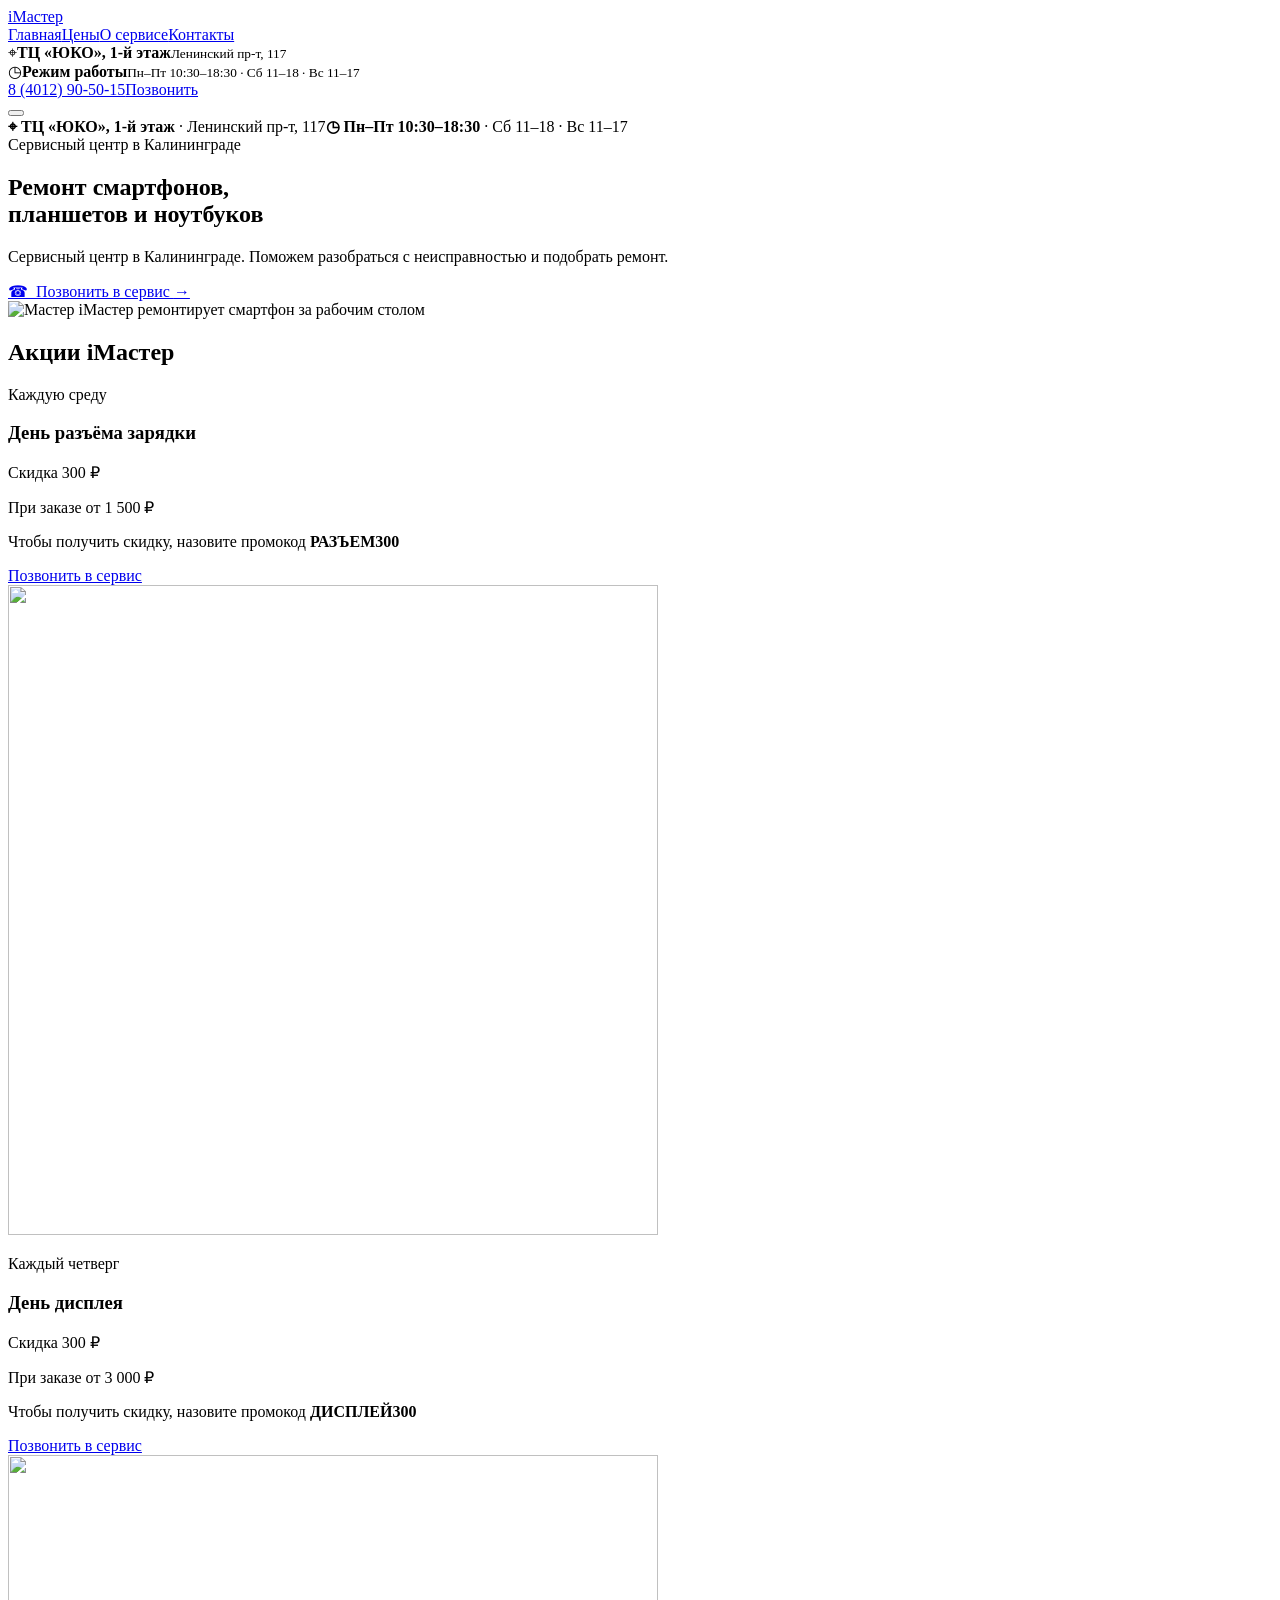
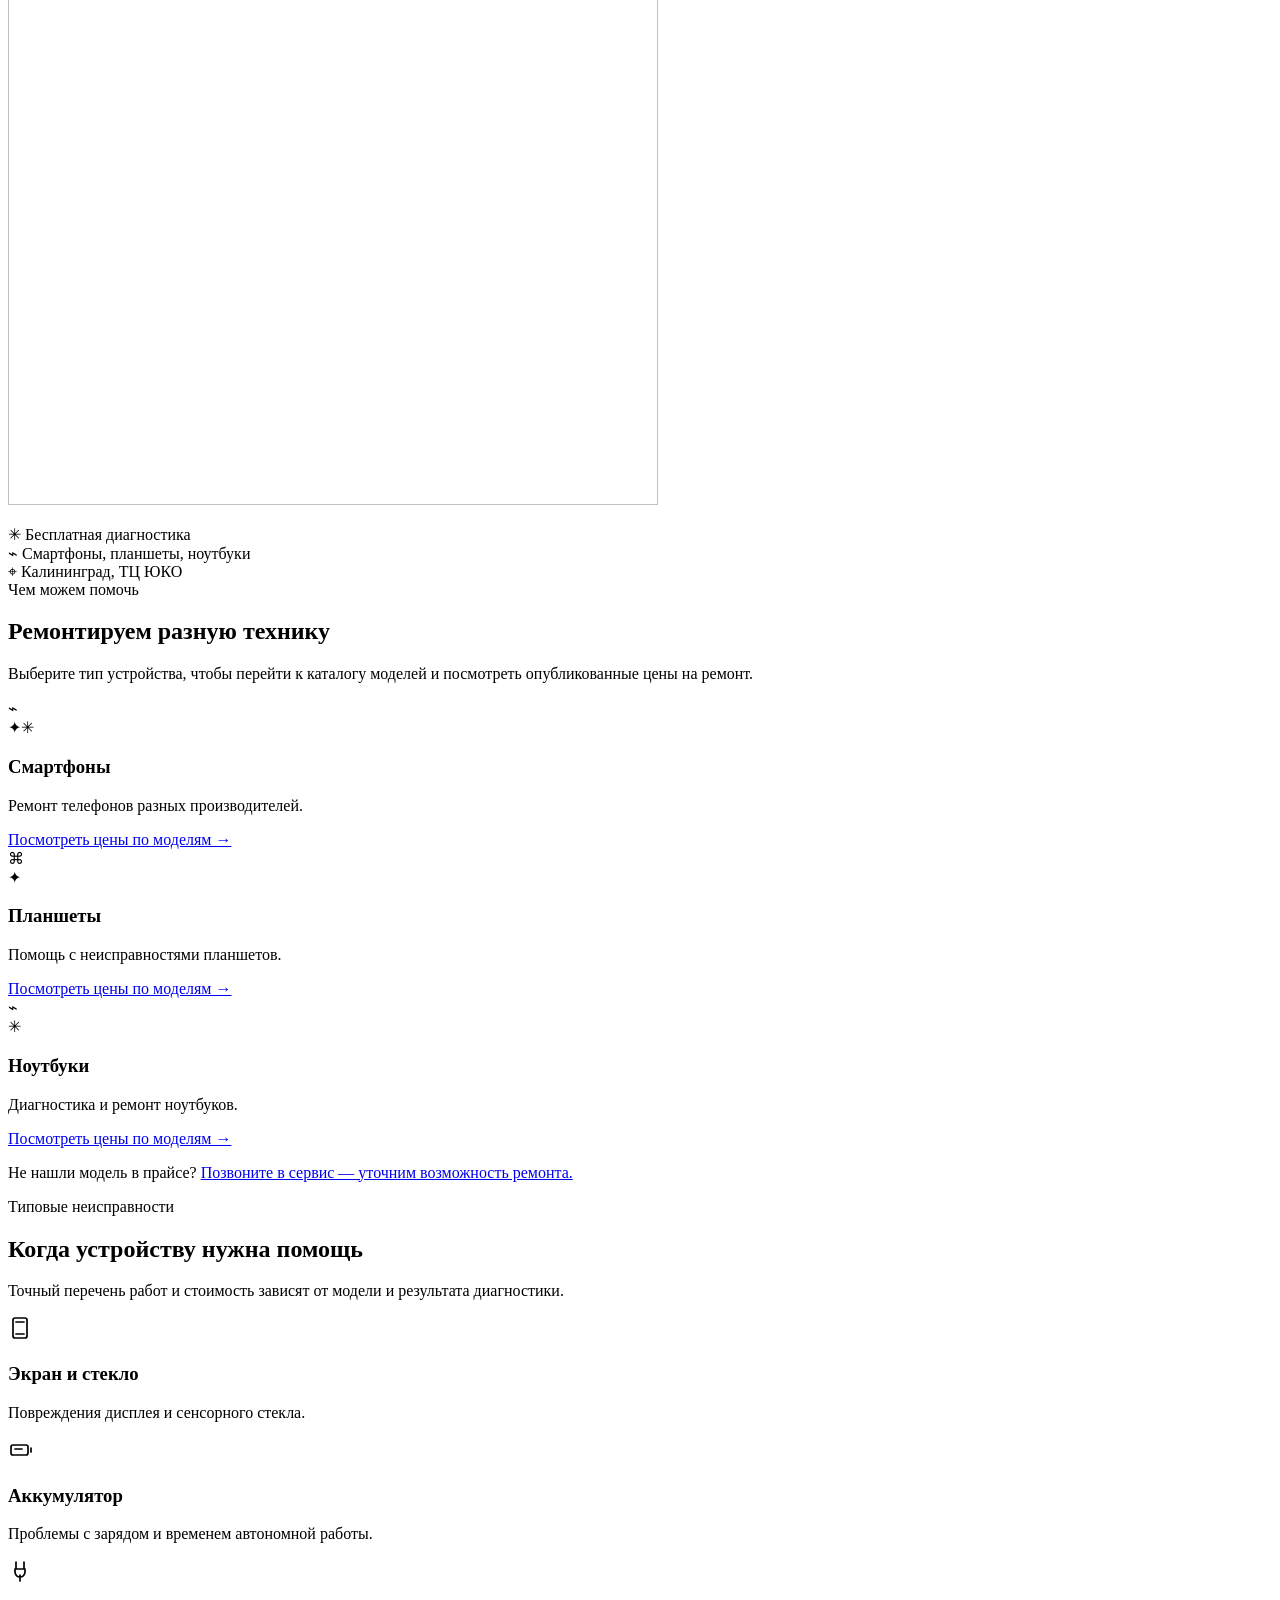
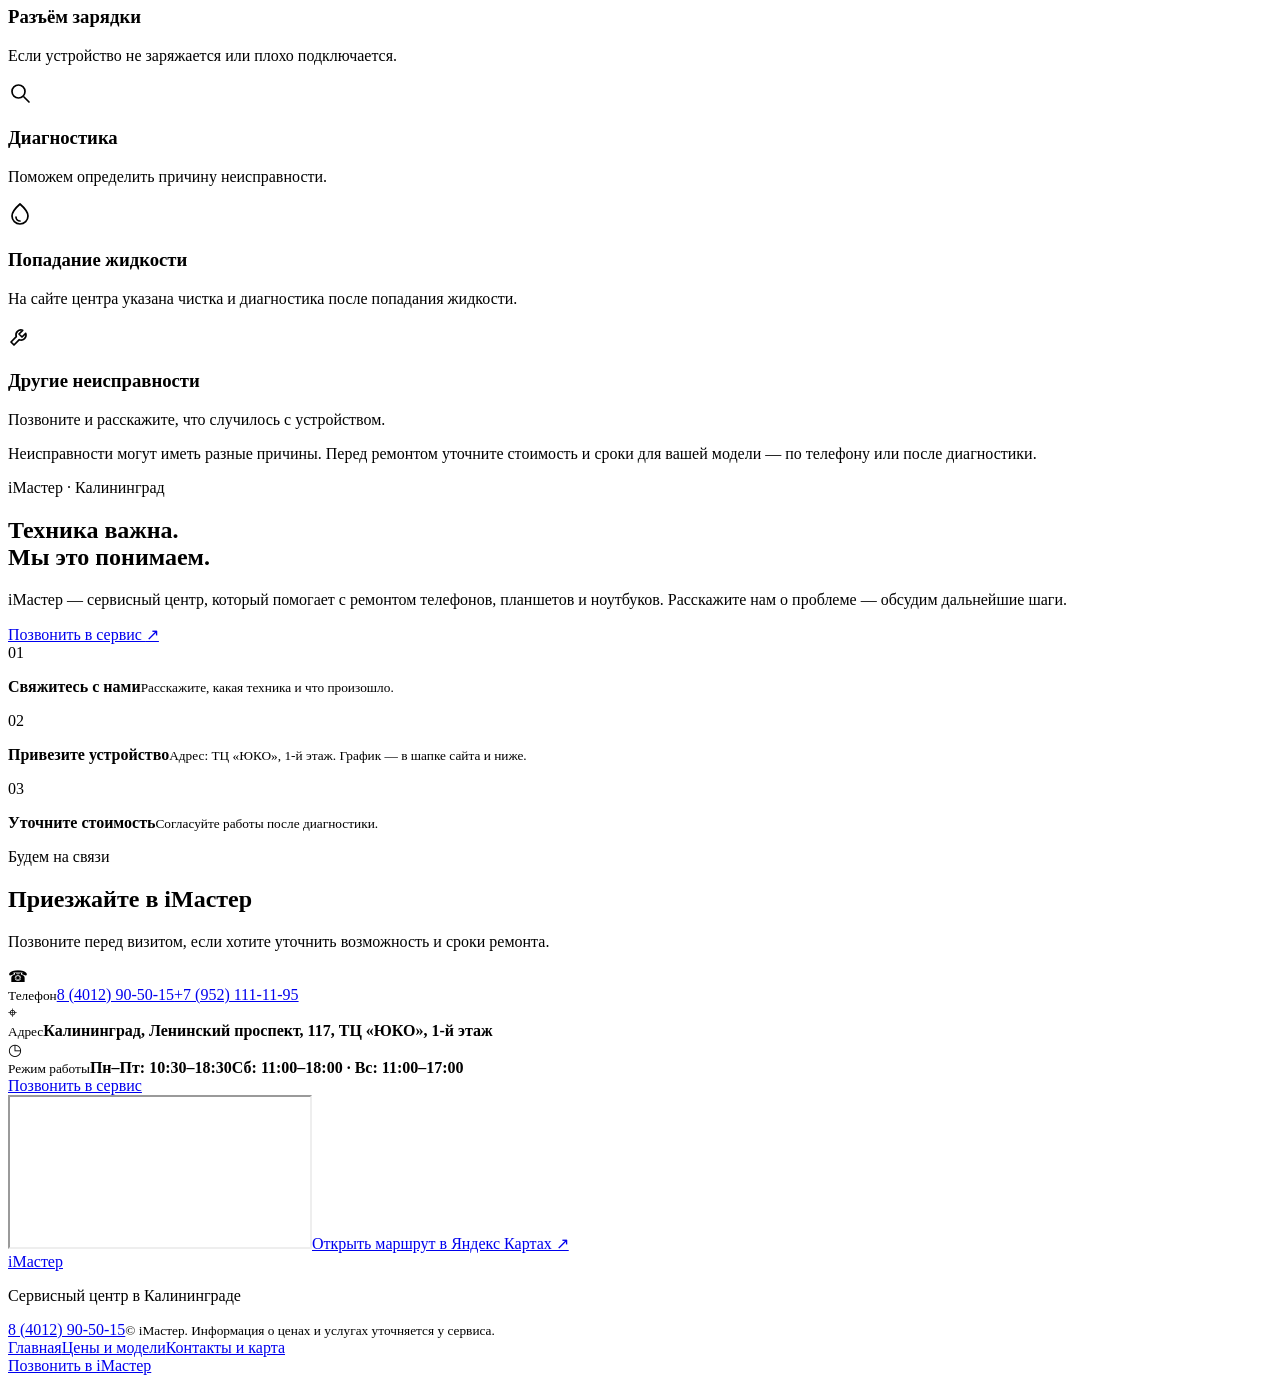
==== site/index.html @ 7404691a "Add site pages and SEO files Добавлены главная страница, цены, контакты, sitemap, robots и документа" ====
<!DOCTYPE html>

<html lang="ru">
<head>
<meta charset="utf-8"/>
<meta content="width=device-width, initial-scale=1" name="viewport"/>
<title>Ремонт смартфонов, планшетов и ноутбуков в Калининграде — iМастер</title>
<meta content="Сервисный центр iМастер в Калининграде: ремонт смартфонов, планшетов и ноутбуков. Бесплатная диагностика. Позвоните нам: 8 (4012) 90-50-15." name="description"/>
<meta content="index,follow" name="robots"/>
<link href="https://ipart39.ru/" rel="canonical"/>
<meta content="website" property="og:type"/>
<meta content="iМастер — сервисный центр в Калининграде" property="og:title"/>
<meta content="Ремонт смартфонов, планшетов и ноутбуков. Бесплатная диагностика." property="og:description"/>
<meta content="https://ipart39.ru/" property="og:url"/>
<meta content="#f7f9fc" name="theme-color"/>
<link href="images/favicon.svg" rel="icon" type="image/svg+xml"/>
<link href="https://fonts.googleapis.com" rel="preconnect"/>
<link crossorigin="" href="https://fonts.gstatic.com" rel="preconnect"/>
<link href="https://fonts.googleapis.com/css2?family=Manrope:wght@400;500;600;700;800&amp;display=swap" rel="stylesheet"/>
<link href="css/style.css" rel="stylesheet"/>
<script type="application/ld+json">{
  "@context": "https://schema.org",
  "@type": "LocalBusiness",
  "name": "iМастер",
  "url": "https://ipart39.ru/",
  "telephone": [
    "+74012905015",
    "+79521111195"
  ],
  "address": {
    "@type": "PostalAddress",
    "streetAddress": "Ленинский проспект, 117, ТЦ ЮКО, 1 этаж",
    "addressLocality": "Калининград",
    "addressCountry": "RU"
  },
  "openingHoursSpecification": [
    {
      "@type": "OpeningHoursSpecification",
      "dayOfWeek": [
        "Monday",
        "Tuesday",
        "Wednesday",
        "Thursday",
        "Friday"
      ],
      "opens": "10:30",
      "closes": "18:30"
    },
    {
      "@type": "OpeningHoursSpecification",
      "dayOfWeek": "Saturday",
      "opens": "11:00",
      "closes": "18:00"
    },
    {
      "@type": "OpeningHoursSpecification",
      "dayOfWeek": "Sunday",
      "opens": "11:00",
      "closes": "17:00"
    }
  ],
  "@id": "https://ipart39.ru/#localbusiness",
  "areaServed": {
    "@type": "City",
    "name": "Калининград"
  }
}</script>
<link href="css/upgrade.css" rel="stylesheet"/>
<link href="css/promotions.css" rel="stylesheet"/>
</head>
<body>
<header class="site-header">
<div class="container header-inner">
<a aria-label="iМастер — на главную" class="brand" href="index.html"><span>iМастер</span></a>
<nav aria-label="Основная навигация" class="main-nav"><a aria-current="page" href="index.html">Главная</a><a href="ceny.html">Цены</a><a href="index.html#about">О сервисе</a><a href="kontakty.html">Контакты</a></nav>
<div aria-label="Адрес и режим работы" class="header-location">
<div class="header-info-item"><span class="header-info-icon">⌖</span><span><b>ТЦ «ЮКО», 1-й этаж</b><small>Ленинский пр-т, 117</small></span></div>
<div class="header-info-item"><span class="header-info-icon">◷</span><span><b>Режим работы</b><small>Пн–Пт 10:30–18:30 · Сб 11–18 · Вс 11–17</small></span></div>
</div>
<div class="header-actions"><a class="phone" href="tel:+74012905015">8 (4012) 90-50-15</a><a class="button button-small" href="tel:+74012905015">Позвонить</a></div>
<button aria-expanded="false" aria-label="Открыть меню" class="menu-toggle"><span></span><span></span></button>
</div>
<div class="mobile-header-details"><span><b>⌖ ТЦ «ЮКО», 1-й этаж</b> · Ленинский пр-т, 117</span><span><b>◷ Пн–Пт 10:30–18:30</b> · Сб 11–18 · Вс 11–17</span></div>
</header>
<main id="top">
<section class="hero section">
<div class="container hero-grid">
<div class="hero-copy">
<div class="eyebrow"><span class="eyebrow-dot"></span> Сервисный центр в Калининграде</div>
<h1>Ремонт смартфонов,<br/>планшетов и ноутбуков</h1>
<p class="hero-lead">Сервисный центр в Калининграде. Поможем разобраться с неисправностью и подобрать ремонт.</p>
<div class="hero-actions"><a class="button" href="tel:+74012905015">☎  Позвонить в сервис <span aria-hidden="true">→</span></a></div>
</div>
<div class="hero-art">
<img alt="Мастер iМастер ремонтирует смартфон за рабочим столом" class="technician-image" src="images/technician-illustration.webp" width="1536" height="1024"/>
</div>
</div>
</section>
<!-- promotions:start -->
<section class="promotions container" aria-labelledby="promotions-heading">
  <h2 id="promotions-heading">Акции iМастер</h2>
  <div class="promo-slides" id="promo-slides">
    <article class="promo-slide" aria-label="День разъёма зарядки">
      
      <div class="promo-copy">
        <p class="promo-day">Каждую среду</p>
        <h3>День разъёма зарядки</h3>
        <p class="promo-discount">Скидка 300 ₽</p>
        <p class="promo-condition">При заказе от 1 500 ₽</p>
        <p class="promo-code promo-code-guided"><span>Чтобы получить скидку, назовите промокод</span> <strong>РАЗЪЕМ300</strong></p>
        <a class="button" href="tel:+74012905015">Позвонить в сервис</a>
      </div>
      <img class="promo-art" src="images/promotions/charging-mobile.webp" alt="" width="650" height="650" loading="lazy" decoding="async"/>
    </article>
    <article class="promo-slide" aria-label="День дисплея">
      
      <div class="promo-copy">
        <p class="promo-day">Каждый четверг</p>
        <h3>День дисплея</h3>
        <p class="promo-discount">Скидка 300 ₽</p>
        <p class="promo-condition">При заказе от 3 000 ₽</p>
        <p class="promo-code promo-code-guided"><span>Чтобы получить скидку, назовите промокод</span> <strong>ДИСПЛЕЙ300</strong></p>
        <a class="button" href="tel:+74012905015">Позвонить в сервис</a>
      </div>
      <img class="promo-art" src="images/promotions/display-mobile.webp" alt="" width="650" height="650" loading="lazy" decoding="async"/>
    </article>
  </div>
  <div class="promo-controls" hidden>
    <button type="button" class="promo-arrow" data-promo-prev aria-controls="promo-slides" aria-label="Предыдущая акция">←</button>
    <div class="promo-dots" role="group" aria-label="Выбор акции"></div>
    <button type="button" class="promo-arrow" data-promo-next aria-controls="promo-slides" aria-label="Следующая акция">→</button>
    <button type="button" class="promo-play" data-promo-play>Пауза</button>
  </div>
  <p class="promo-status" aria-live="polite" aria-atomic="true"></p>
</section>
<!-- promotions:end -->
<section class="trust-strip"><div class="container trust-items"><div><span class="trust-symbol">✳</span> Бесплатная диагностика</div><div><span class="trust-symbol">⌁</span> Смартфоны, планшеты, ноутбуки</div><div><span class="trust-symbol">⌖</span> Калининград, ТЦ ЮКО</div></div></section>
<section class="section" id="services">
<div class="container">
<div class="section-heading"><div><div class="eyebrow">Чем можем помочь</div><h2>Ремонтируем разную технику</h2></div><p>Выберите тип устройства, чтобы перейти к каталогу моделей и посмотреть опубликованные цены на ремонт.</p></div>
<div class="device-grid">
<article class="device-card"><div class="device-illustration phone-illustration"><div class="phone-shape"><div class="phone-screen"><span>⌁</span></div></div><span class="spark spark-one">✦</span><span class="spark spark-two">✳</span></div><h3>Смартфоны</h3><p>Ремонт телефонов разных производителей.</p><a class="card-inline-link" href="ceny.html#smartphones">Посмотреть цены по моделям →</a></article>
<article class="device-card"><div class="device-illustration tablet-illustration"><div class="tablet-shape"><div class="tablet-screen"><span>⌘</span></div></div><span class="spark spark-three">✦</span></div><h3>Планшеты</h3><p>Помощь с неисправностями планшетов.</p><a class="card-inline-link" href="ceny.html#tablets">Посмотреть цены по моделям →</a></article>
<article class="device-card"><div class="device-illustration laptop-illustration"><div class="laptop-shape"><div class="laptop-screen"><span>⌁</span></div><div class="laptop-base"></div></div><span class="spark spark-four">✳</span></div><h3>Ноутбуки</h3><p>Диагностика и ремонт ноутбуков.</p><a class="card-inline-link" href="ceny.html#laptops">Посмотреть цены по моделям →</a></article>
</div>
<p class="catalog-bridge">Не нашли модель в прайсе? <a href="tel:+74012905015">Позвоните в сервис — уточним возможность ремонта.</a></p></div>
</section>
<section class="section section-soft">
<div class="container">
<div class="section-heading"><div><div class="eyebrow">Типовые неисправности</div><h2>Когда устройству нужна помощь</h2></div><p>Точный перечень работ и стоимость зависят от модели и результата диагностики.</p></div>
<div class="service-grid">
<div class="service-item"><span class="service-icon"><svg aria-hidden="true" fill="none" height="24" stroke="currentColor" stroke-linecap="round" stroke-linejoin="round" stroke-width="1.7" viewbox="0 0 24 24" width="24"><rect height="20" rx="2" width="14" x="5" y="2"></rect><path d="M8 6h8M8 18h8"></path></svg></span><div><h3>Экран и стекло</h3><p>Повреждения дисплея и сенсорного стекла.</p></div></div>
<div class="service-item"><span class="service-icon"><svg aria-hidden="true" fill="none" height="24" stroke="currentColor" stroke-linecap="round" stroke-linejoin="round" stroke-width="1.7" viewbox="0 0 24 24" width="24"><rect height="10" rx="2" width="17" x="3" y="7"></rect><path d="M23 10v4M7 11h7"></path></svg></span><div><h3>Аккумулятор</h3><p>Проблемы с зарядом и временем автономной работы.</p></div></div>
<div class="service-item"><span class="service-icon"><svg aria-hidden="true" fill="none" height="24" stroke="currentColor" stroke-linecap="round" stroke-linejoin="round" stroke-width="1.7" viewbox="0 0 24 24" width="24"><path d="M12 22v-6M8 3v7M16 3v7M7 10h10v3a5 5 0 0 1-10 0z"></path></svg></span><div><h3>Разъём зарядки</h3><p>Если устройство не заряжается или плохо подключается.</p></div></div>
<div class="service-item"><span class="service-icon"><svg aria-hidden="true" fill="none" height="24" stroke="currentColor" stroke-linecap="round" stroke-linejoin="round" stroke-width="1.7" viewbox="0 0 24 24" width="24"><circle cx="10.5" cy="10.5" r="6.5"></circle><path d="m16 16 5 5"></path></svg></span><div><h3>Диагностика</h3><p>Поможем определить причину неисправности.</p></div></div>
<div class="service-item"><span class="service-icon"><svg aria-hidden="true" fill="none" height="24" stroke="currentColor" stroke-linecap="round" stroke-linejoin="round" stroke-width="1.7" viewbox="0 0 24 24" width="24"><path d="M12 22a8 8 0 0 0 8-8c0-5-8-12-8-12S4 9 4 14a8 8 0 0 0 8 8Z"></path><path d="M8 15a4 4 0 0 0 4 4"></path></svg></span><div><h3>Попадание жидкости</h3><p>На сайте центра указана чистка и диагностика после попадания жидкости.</p></div></div>
<div class="service-item"><span class="service-icon"><svg aria-hidden="true" fill="none" height="24" stroke="currentColor" stroke-linecap="round" stroke-linejoin="round" stroke-width="1.7" viewbox="0 0 24 24" width="24"><path d="M14.7 6.3a5 5 0 0 0-6.4 6.4L3 18l3 3 5.3-5.3a5 5 0 0 0 6.4-6.4L14 13l-3-3z"></path></svg></span><div><h3>Другие неисправности</h3><p>Позвоните и расскажите, что случилось с устройством.</p></div></div>
</div><p class="seo-note">Неисправности могут иметь разные причины. Перед ремонтом уточните стоимость и сроки для вашей модели — по телефону или после диагностики.</p>
</div>
</section>

<section class="section section-blue" id="about">
<div class="container about-grid"><div><div class="eyebrow eyebrow-light">iМастер · Калининград</div><h2>Техника важна.<br/>Мы это понимаем.</h2><p>iМастер — сервисный центр, который помогает с ремонтом телефонов, планшетов и ноутбуков. Расскажите нам о проблеме — обсудим дальнейшие шаги.</p><a class="button button-white" href="tel:+74012905015">Позвонить в сервис <span>↗</span></a></div><div class="about-steps"><div><span>01</span><p><b>Свяжитесь с нами</b><small>Расскажите, какая техника и что произошло.</small></p></div><div><span>02</span><p><b>Привезите устройство</b><small>Адрес: ТЦ «ЮКО», 1-й этаж. График — в шапке сайта и ниже.</small></p></div><div><span>03</span><p><b>Уточните стоимость</b><small>Согласуйте работы после диагностики.</small></p></div></div></div>
</section>
<section class="section" id="contacts">
<div class="container">
<div class="section-heading"><div><div class="eyebrow">Будем на связи</div><h2>Приезжайте в iМастер</h2></div><p>Позвоните перед визитом, если хотите уточнить возможность и сроки ремонта.</p></div>
<div class="contact-grid">
<div class="contact-card">
<div class="contact-line"><span class="contact-icon">☎</span><div><small>Телефон</small><a href="tel:+74012905015">8 (4012) 90-50-15</a><a class="secondary-phone" href="tel:+79521111195">+7 (952) 111-11-95</a></div></div>
<div class="contact-line"><span class="contact-icon">⌖</span><div><small>Адрес</small><b>Калининград, Ленинский проспект, 117, ТЦ «ЮКО», 1-й этаж</b></div></div>
<div class="contact-line"><span class="contact-icon">◷</span><div><small>Режим работы</small><b>Пн–Пт: 10:30–18:30</b><b>Сб: 11:00–18:00 · Вс: 11:00–17:00</b></div></div>
<a class="button button-full" href="tel:+74012905015">Позвонить в сервис</a>
</div>
<div class="map-card"><iframe loading="lazy" referrerpolicy="no-referrer-when-downgrade" src="https://yandex.ru/map-widget/v1/?ll=20.504280%2C54.700476&amp;z=18&amp;pt=20.504280%2C54.700476%2Cpm2rdm" title="Карта: iМастер, Ленинский проспект 117, Калининград"></iframe><a href="https://yandex.ru/maps/?ll=20.504280%2C54.700476&amp;z=18&amp;pt=20.504280%2C54.700476%2Cpm2rdm" rel="noopener" target="_blank">Открыть маршрут в Яндекс Картах ↗</a></div>
</div>
</div>
</section>
</main>
<footer class="site-footer"><div class="container footer-inner"><a class="brand brand-footer" href="index.html"><span>iМастер</span></a><p>Сервисный центр в Калининграде</p><a href="tel:+74012905015">8 (4012) 90-50-15</a><small>© <span id="year"></span> iМастер. Информация о ценах и услугах уточняется у сервиса.</small><nav aria-label="Разделы сайта" class="footer-links"><a href="index.html">Главная</a><a href="ceny.html">Цены и модели</a><a href="kontakty.html">Контакты и карта</a></nav></div></footer>
<a class="mobile-call" href="tel:+74012905015">Позвонить в iМастер</a>
<script defer="" src="js/main.js"></script>
<script defer="" src="js/promotions.js"></script>
</body>
</html>
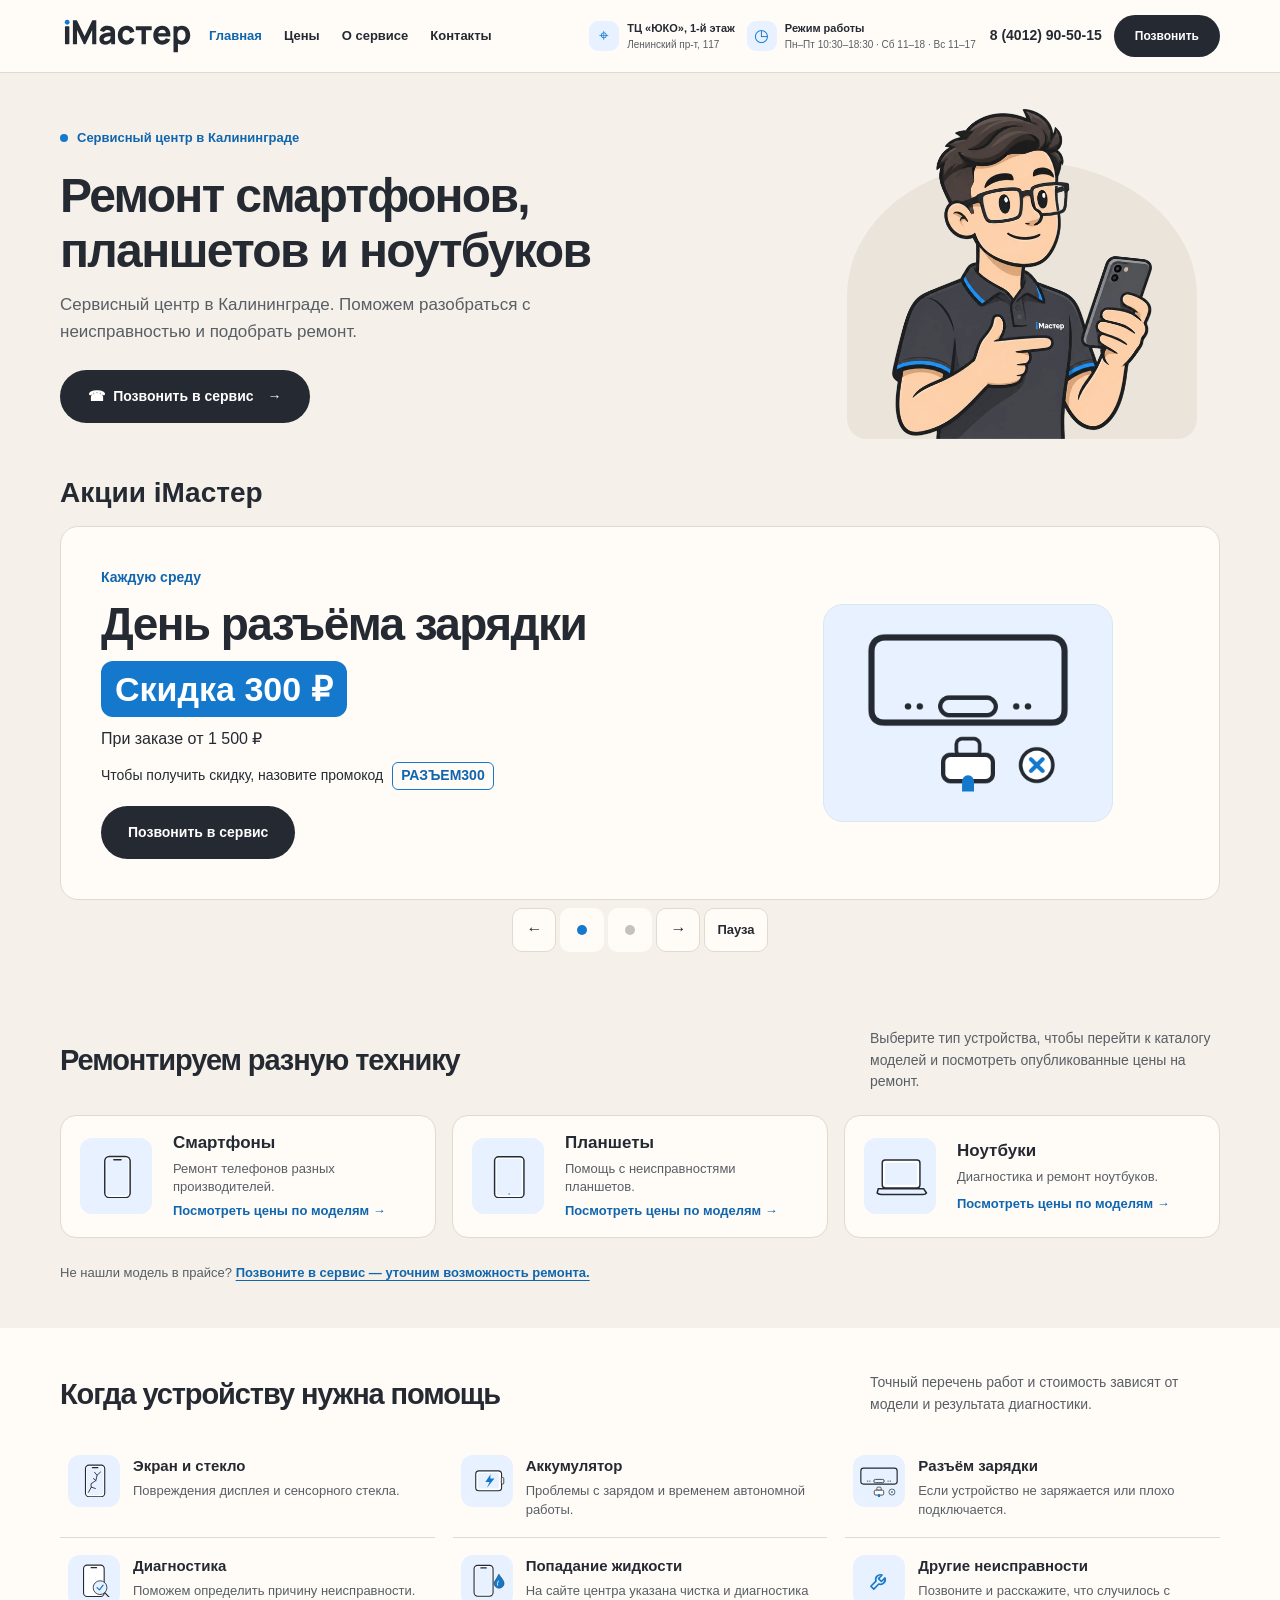
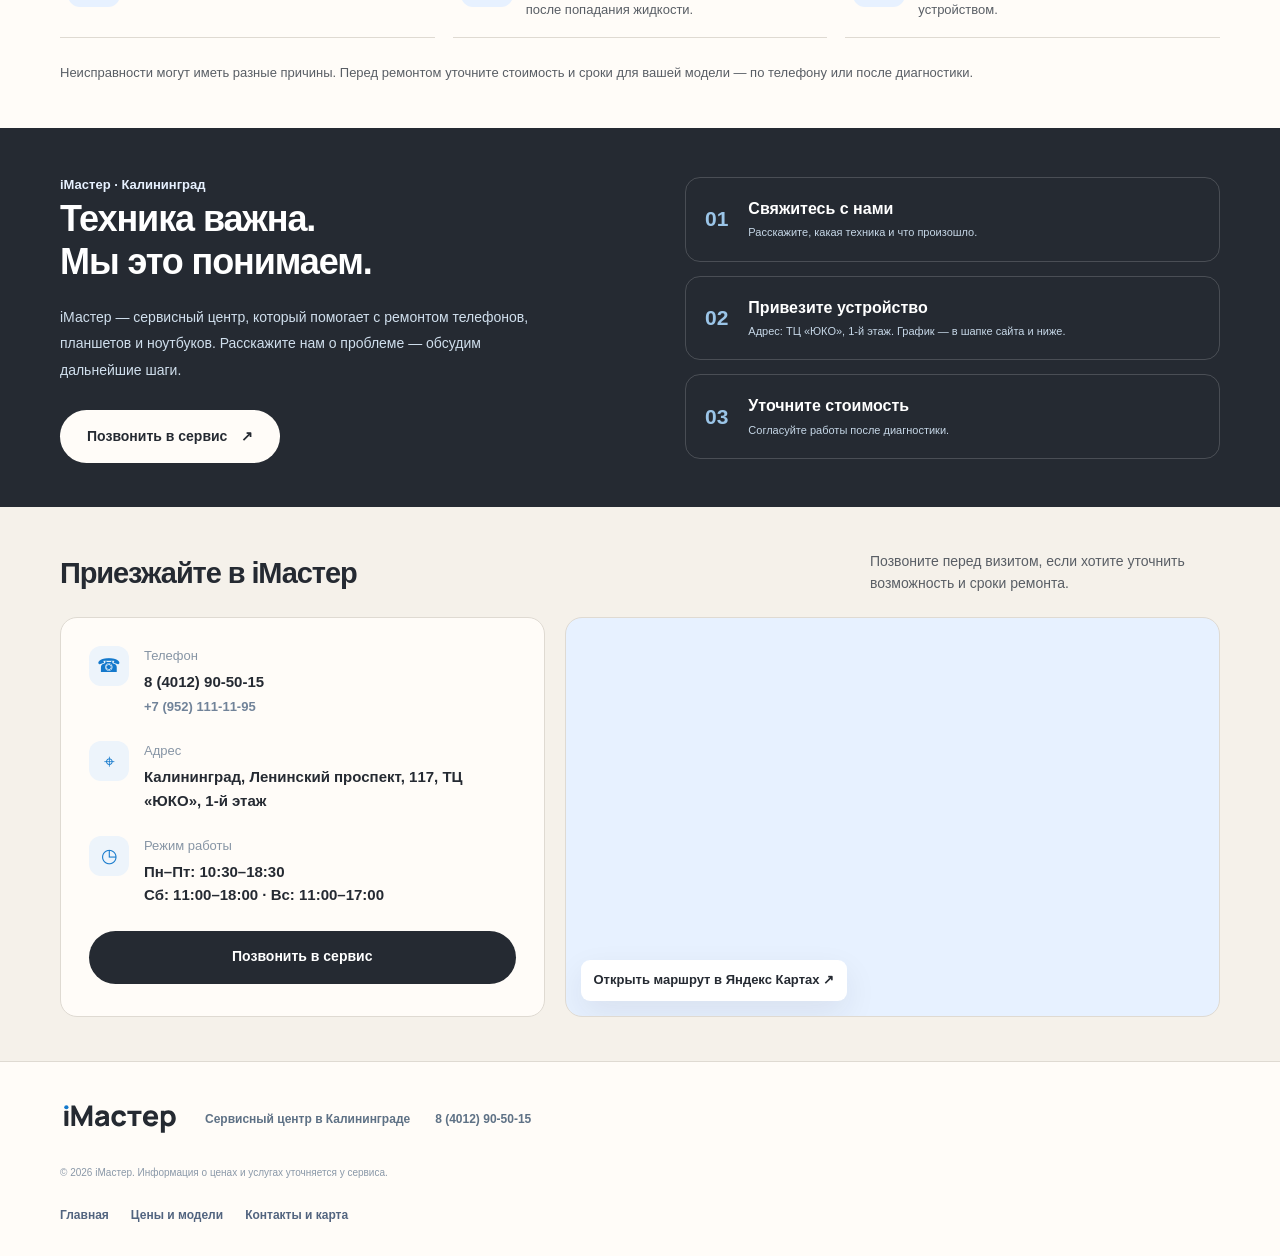
==== commit 0d53cb02: "Apply approved iMaster brand identity (review v0.3)" ====
--- a/site/index.html
+++ b/site/index.html
@@ -12,7 +12,7 @@
 <meta content="iМастер — сервисный центр в Калининграде" property="og:title"/>
 <meta content="Ремонт смартфонов, планшетов и ноутбуков. Бесплатная диагностика." property="og:description"/>
 <meta content="https://ipart39.ru/" property="og:url"/>
-<meta content="#f7f9fc" name="theme-color"/>
+<meta content="#F5F1EA" name="theme-color"/>
 <link href="images/favicon.svg" rel="icon" type="image/svg+xml"/>
 <link href="https://fonts.googleapis.com" rel="preconnect"/>
 <link crossorigin="" href="https://fonts.gstatic.com" rel="preconnect"/>
@@ -67,11 +67,12 @@
 }</script>
 <link href="css/upgrade.css" rel="stylesheet"/>
 <link href="css/promotions.css" rel="stylesheet"/>
+<link href="css/brand.css" rel="stylesheet"/>
 </head>
 <body>
 <header class="site-header">
 <div class="container header-inner">
-<a aria-label="iМастер — на главную" class="brand" href="index.html"><span>iМастер</span></a>
+<a aria-label="iМастер — на главную" class="brand" href="index.html"><picture><img src="images/brand/wordmark_primary.svg" alt="iМастер" width="135" height="41"/></picture></a>
 <nav aria-label="Основная навигация" class="main-nav"><a aria-current="page" href="index.html">Главная</a><a href="ceny.html">Цены</a><a href="index.html#about">О сервисе</a><a href="kontakty.html">Контакты</a></nav>
 <div aria-label="Адрес и режим работы" class="header-location">
 <div class="header-info-item"><span class="header-info-icon">⌖</span><span><b>ТЦ «ЮКО», 1-й этаж</b><small>Ленинский пр-т, 117</small></span></div>
@@ -87,12 +88,12 @@
 <div class="container hero-grid">
 <div class="hero-copy">
 <div class="eyebrow"><span class="eyebrow-dot"></span> Сервисный центр в Калининграде</div>
-<h1>Ремонт смартфонов,<br/>планшетов и ноутбуков</h1>
+<h1>Ремонт смартфонов, <br/>планшетов и ноутбуков</h1>
 <p class="hero-lead">Сервисный центр в Калининграде. Поможем разобраться с неисправностью и подобрать ремонт.</p>
 <div class="hero-actions"><a class="button" href="tel:+74012905015">☎  Позвонить в сервис <span aria-hidden="true">→</span></a></div>
 </div>
 <div class="hero-art">
-<img alt="Мастер iМастер ремонтирует смартфон за рабочим столом" class="technician-image" src="images/technician-illustration.webp" width="1536" height="1024"/>
+<img alt="Мастер iМастер со смартфоном" class="technician-image" src="images/brand/master-consultation.webp" width="512" height="650" decoding="async" fetchpriority="high"/>
 </div>
 </div>
 </section>
@@ -110,7 +111,7 @@
         <p class="promo-code promo-code-guided"><span>Чтобы получить скидку, назовите промокод</span> <strong>РАЗЪЕМ300</strong></p>
         <a class="button" href="tel:+74012905015">Позвонить в сервис</a>
       </div>
-      <img class="promo-art" src="images/promotions/charging-mobile.webp" alt="" width="650" height="650" loading="lazy" decoding="async"/>
+      <img class="promo-art" src="images/promotions/brand-port.png" alt="" width="650" height="650" loading="lazy" decoding="async"/>
     </article>
     <article class="promo-slide" aria-label="День дисплея">
       
@@ -122,7 +123,7 @@
         <p class="promo-code promo-code-guided"><span>Чтобы получить скидку, назовите промокод</span> <strong>ДИСПЛЕЙ300</strong></p>
         <a class="button" href="tel:+74012905015">Позвонить в сервис</a>
       </div>
-      <img class="promo-art" src="images/promotions/display-mobile.webp" alt="" width="650" height="650" loading="lazy" decoding="async"/>
+      <img class="promo-art" src="images/promotions/brand-display.png" alt="" width="650" height="650" loading="lazy" decoding="async"/>
     </article>
   </div>
   <div class="promo-controls" hidden>
@@ -139,9 +140,9 @@
 <div class="container">
 <div class="section-heading"><div><div class="eyebrow">Чем можем помочь</div><h2>Ремонтируем разную технику</h2></div><p>Выберите тип устройства, чтобы перейти к каталогу моделей и посмотреть опубликованные цены на ремонт.</p></div>
 <div class="device-grid">
-<article class="device-card"><div class="device-illustration phone-illustration"><div class="phone-shape"><div class="phone-screen"><span>⌁</span></div></div><span class="spark spark-one">✦</span><span class="spark spark-two">✳</span></div><h3>Смартфоны</h3><p>Ремонт телефонов разных производителей.</p><a class="card-inline-link" href="ceny.html#smartphones">Посмотреть цены по моделям →</a></article>
-<article class="device-card"><div class="device-illustration tablet-illustration"><div class="tablet-shape"><div class="tablet-screen"><span>⌘</span></div></div><span class="spark spark-three">✦</span></div><h3>Планшеты</h3><p>Помощь с неисправностями планшетов.</p><a class="card-inline-link" href="ceny.html#tablets">Посмотреть цены по моделям →</a></article>
-<article class="device-card"><div class="device-illustration laptop-illustration"><div class="laptop-shape"><div class="laptop-screen"><span>⌁</span></div><div class="laptop-base"></div></div><span class="spark spark-four">✳</span></div><h3>Ноутбуки</h3><p>Диагностика и ремонт ноутбуков.</p><a class="card-inline-link" href="ceny.html#laptops">Посмотреть цены по моделям →</a></article>
+<article class="device-card"><div class="device-illustration phone-illustration"><img src="images/brand/icon_phone.svg" alt="" width="80" height="60" loading="lazy"/></div><h3>Смартфоны</h3><p>Ремонт телефонов разных производителей.</p><a class="card-inline-link" href="ceny.html#smartphones">Посмотреть цены по моделям →</a></article>
+<article class="device-card"><div class="device-illustration tablet-illustration"><img src="images/brand/icon_tablet_plain.svg" alt="" width="80" height="60" loading="lazy"/></div><h3>Планшеты</h3><p>Помощь с неисправностями планшетов.</p><a class="card-inline-link" href="ceny.html#tablets">Посмотреть цены по моделям →</a></article>
+<article class="device-card"><div class="device-illustration laptop-illustration"><img src="images/brand/icon_laptop_plain.svg" alt="" width="80" height="60" loading="lazy"/></div><h3>Ноутбуки</h3><p>Диагностика и ремонт ноутбуков.</p><a class="card-inline-link" href="ceny.html#laptops">Посмотреть цены по моделям →</a></article>
 </div>
 <p class="catalog-bridge">Не нашли модель в прайсе? <a href="tel:+74012905015">Позвоните в сервис — уточним возможность ремонта.</a></p></div>
 </section>
@@ -149,11 +150,11 @@
 <div class="container">
 <div class="section-heading"><div><div class="eyebrow">Типовые неисправности</div><h2>Когда устройству нужна помощь</h2></div><p>Точный перечень работ и стоимость зависят от модели и результата диагностики.</p></div>
 <div class="service-grid">
-<div class="service-item"><span class="service-icon"><svg aria-hidden="true" fill="none" height="24" stroke="currentColor" stroke-linecap="round" stroke-linejoin="round" stroke-width="1.7" viewbox="0 0 24 24" width="24"><rect height="20" rx="2" width="14" x="5" y="2"></rect><path d="M8 6h8M8 18h8"></path></svg></span><div><h3>Экран и стекло</h3><p>Повреждения дисплея и сенсорного стекла.</p></div></div>
-<div class="service-item"><span class="service-icon"><svg aria-hidden="true" fill="none" height="24" stroke="currentColor" stroke-linecap="round" stroke-linejoin="round" stroke-width="1.7" viewbox="0 0 24 24" width="24"><rect height="10" rx="2" width="17" x="3" y="7"></rect><path d="M23 10v4M7 11h7"></path></svg></span><div><h3>Аккумулятор</h3><p>Проблемы с зарядом и временем автономной работы.</p></div></div>
-<div class="service-item"><span class="service-icon"><svg aria-hidden="true" fill="none" height="24" stroke="currentColor" stroke-linecap="round" stroke-linejoin="round" stroke-width="1.7" viewbox="0 0 24 24" width="24"><path d="M12 22v-6M8 3v7M16 3v7M7 10h10v3a5 5 0 0 1-10 0z"></path></svg></span><div><h3>Разъём зарядки</h3><p>Если устройство не заряжается или плохо подключается.</p></div></div>
-<div class="service-item"><span class="service-icon"><svg aria-hidden="true" fill="none" height="24" stroke="currentColor" stroke-linecap="round" stroke-linejoin="round" stroke-width="1.7" viewbox="0 0 24 24" width="24"><circle cx="10.5" cy="10.5" r="6.5"></circle><path d="m16 16 5 5"></path></svg></span><div><h3>Диагностика</h3><p>Поможем определить причину неисправности.</p></div></div>
-<div class="service-item"><span class="service-icon"><svg aria-hidden="true" fill="none" height="24" stroke="currentColor" stroke-linecap="round" stroke-linejoin="round" stroke-width="1.7" viewbox="0 0 24 24" width="24"><path d="M12 22a8 8 0 0 0 8-8c0-5-8-12-8-12S4 9 4 14a8 8 0 0 0 8 8Z"></path><path d="M8 15a4 4 0 0 0 4 4"></path></svg></span><div><h3>Попадание жидкости</h3><p>На сайте центра указана чистка и диагностика после попадания жидкости.</p></div></div>
+<div class="service-item"><span class="service-icon"><img src="images/brand/icon_crack_light.svg" alt="" width="44" height="44" loading="lazy"/></span><div><h3>Экран и стекло</h3><p>Повреждения дисплея и сенсорного стекла.</p></div></div>
+<div class="service-item"><span class="service-icon"><img src="images/brand/icon_battery_new.svg" alt="" width="44" height="44" loading="lazy"/></span><div><h3>Аккумулятор</h3><p>Проблемы с зарядом и временем автономной работы.</p></div></div>
+<div class="service-item"><span class="service-icon"><img src="images/brand/icon_port_cable.svg" alt="" width="44" height="44" loading="lazy"/></span><div><h3>Разъём зарядки</h3><p>Если устройство не заряжается или плохо подключается.</p></div></div>
+<div class="service-item"><span class="service-icon"><img src="images/brand/icon_diagnosis.svg" alt="" width="44" height="44" loading="lazy"/></span><div><h3>Диагностика</h3><p>Поможем определить причину неисправности.</p></div></div>
+<div class="service-item"><span class="service-icon"><img src="images/brand/icon_water.svg" alt="" width="44" height="44" loading="lazy"/></span><div><h3>Попадание жидкости</h3><p>На сайте центра указана чистка и диагностика после попадания жидкости.</p></div></div>
 <div class="service-item"><span class="service-icon"><svg aria-hidden="true" fill="none" height="24" stroke="currentColor" stroke-linecap="round" stroke-linejoin="round" stroke-width="1.7" viewbox="0 0 24 24" width="24"><path d="M14.7 6.3a5 5 0 0 0-6.4 6.4L3 18l3 3 5.3-5.3a5 5 0 0 0 6.4-6.4L14 13l-3-3z"></path></svg></span><div><h3>Другие неисправности</h3><p>Позвоните и расскажите, что случилось с устройством.</p></div></div>
 </div><p class="seo-note">Неисправности могут иметь разные причины. Перед ремонтом уточните стоимость и сроки для вашей модели — по телефону или после диагностики.</p>
 </div>
@@ -177,7 +178,7 @@
 </div>
 </section>
 </main>
-<footer class="site-footer"><div class="container footer-inner"><a class="brand brand-footer" href="index.html"><span>iМастер</span></a><p>Сервисный центр в Калининграде</p><a href="tel:+74012905015">8 (4012) 90-50-15</a><small>© <span id="year"></span> iМастер. Информация о ценах и услугах уточняется у сервиса.</small><nav aria-label="Разделы сайта" class="footer-links"><a href="index.html">Главная</a><a href="ceny.html">Цены и модели</a><a href="kontakty.html">Контакты и карта</a></nav></div></footer>
+<footer class="site-footer"><div class="container footer-inner"><a class="brand brand-footer" href="index.html"><picture><img src="images/brand/wordmark_primary.svg" alt="iМастер" width="135" height="41"/></picture></a><p>Сервисный центр в Калининграде</p><a href="tel:+74012905015">8 (4012) 90-50-15</a><small>© <span id="year"></span> iМастер. Информация о ценах и услугах уточняется у сервиса.</small><nav aria-label="Разделы сайта" class="footer-links"><a href="index.html">Главная</a><a href="ceny.html">Цены и модели</a><a href="kontakty.html">Контакты и карта</a></nav></div></footer>
 <a class="mobile-call" href="tel:+74012905015">Позвонить в iМастер</a>
 <script defer="" src="js/main.js"></script>
 <script defer="" src="js/promotions.js"></script>
--- a/site/css/style.css
+++ b/site/css/style.css
@@ -0,0 +1,85 @@
+@import url("responsive.css");
+:root{--ink:#20334c;--muted:#66778b;--blue:#397bbd;--blue-dark:#28659f;--pale:#eef4fa;--line:#e4ebf2;--white:#fff;--bg:#f8fafc;--radius:22px;--shadow:0 18px 55px rgba(37,73,111,.10)}
+*{box-sizing:border-box}html{scroll-behavior:smooth;scroll-padding-top:92px}body{margin:0;background:#fff;color:var(--ink);font-family:Manrope,Arial,sans-serif;font-size:15px;line-height:1.65}a{color:inherit;text-decoration:none}.container{width:min(1160px,calc(100% - 48px));margin-inline:auto}.section{padding:96px 0}.site-header{position:sticky;top:0;z-index:20;background:rgba(255,255,255,.92);backdrop-filter:blur(14px);border-bottom:1px solid rgba(228,235,242,.8)}.header-inner{height:82px;display:flex;align-items:center;justify-content:space-between;gap:24px}.brand{display:inline-flex;align-items:center;gap:9px;font-size:23px;font-weight:800;letter-spacing:-1px}.brand-mark{display:grid;place-items:center;width:31px;height:31px;border-radius:10px;background:var(--blue);color:#fff;font-size:21px;font-style:italic}.main-nav{display:flex;gap:32px;color:#5e7084;font-size:13px;font-weight:700}.main-nav a:hover,.text-link:hover{color:var(--blue)}.header-actions{display:flex;align-items:center;gap:18px}.phone{font-size:14px;font-weight:800}.button{display:inline-flex;align-items:center;justify-content:center;gap:14px;min-height:54px;padding:0 24px;border-radius:13px;background:var(--blue);color:#fff;font-weight:800;font-size:14px;box-shadow:0 9px 20px rgba(57,123,189,.18);transition:.2s}.button:hover{background:var(--blue-dark);transform:translateY(-2px)}.button-small{min-height:43px;padding:0 17px;font-size:12px}.menu-toggle{display:none;background:none;border:0}.hero{padding-top:78px;padding-bottom:76px;background:linear-gradient(120deg,#fbfdff 0%,#f2f7fc 100%);overflow:hidden}.hero-grid{display:grid;grid-template-columns:1fr 1fr;align-items:center;gap:44px}.eyebrow{display:flex;align-items:center;gap:9px;color:var(--blue);font-size:11px;font-weight:800;letter-spacing:1.35px;text-transform:uppercase}.eyebrow-dot{width:7px;height:7px;background:#72b1df;border-radius:50%;box-shadow:0 0 0 5px #e3f0fa}.hero h1{font-size:clamp(42px,5.1vw,65px);line-height:1.12;letter-spacing:-3.3px;margin:22px 0 20px;font-weight:800}.hero h1 span{color:var(--blue)}.hero-lead{max-width:535px;color:var(--muted);font-size:16px;line-height:1.85}.hero-actions{display:flex;align-items:center;gap:27px;margin-top:31px}.text-link{font-size:13px;font-weight:800}.hero-note{display:flex;align-items:center;gap:11px;margin-top:35px;font-size:13px;font-weight:800}.hero-note small{color:#8392a3;font-size:11px;font-weight:500}.check-icon{display:grid;place-items:center;width:25px;height:25px;border-radius:50%;background:#e1f2e9;color:#36936b}.hero-art{position:relative;min-height:430px;display:grid;place-items:center}.art-blob{position:absolute;width:410px;height:365px;border-radius:47% 53% 61% 39%/44% 43% 57% 56%;background:#e2edf8;transform:rotate(-9deg)}.technician{position:relative;width:100%;max-width:550px;z-index:1;filter:drop-shadow(0 15px 20px rgba(39,70,101,.08))}.floating-note{position:absolute;z-index:2;bottom:37px;left:5px;display:flex;align-items:center;gap:12px;padding:14px 19px;background:#fff;border:1px solid #edf1f5;border-radius:15px;box-shadow:var(--shadow);font-size:12px}.floating-note small{display:block;color:#8795a5;font-size:10px}.note-icon{display:grid;place-items:center;width:34px;height:34px;border-radius:11px;background:#fff3d9;color:#d49a35;font-size:20px}.trust-strip{border-block:1px solid var(--line);background:#fff}.trust-items{min-height:76px;display:flex;align-items:center;justify-content:space-between;gap:18px;color:#63758a;font-size:12px;font-weight:700}.trust-symbol{color:var(--blue);font-size:20px;margin-right:9px;vertical-align:middle}.section-heading{display:flex;align-items:end;justify-content:space-between;gap:35px;margin-bottom:38px}.section-heading h2,.about-grid h2{margin:10px 0 0;font-size:clamp(29px,3.5vw,42px);line-height:1.2;letter-spacing:-1.8px}.section-heading>p{max-width:380px;margin:0;color:var(--muted);font-size:13px}.device-grid{display:grid;grid-template-columns:repeat(3,1fr);gap:20px}.device-card{padding:24px 25px 27px;border:1px solid var(--line);border-radius:var(--radius);background:#fff;transition:.2s}.device-card:hover{transform:translateY(-4px);box-shadow:var(--shadow)}.device-card h3{margin:18px 0 4px;font-size:18px}.device-card p,.service-item p{margin:0;color:var(--muted);font-size:12px}.device-illustration{height:190px;position:relative;display:grid;place-items:center;overflow:hidden;border-radius:16px;background:#f0f6fb}.phone-shape{width:82px;height:151px;border:7px solid #2c4663;border-radius:18px;background:#fff;padding:7px;transform:rotate(-8deg);box-shadow:12px 15px 0 #d7e5f2}.phone-screen,.tablet-screen,.laptop-screen{height:100%;border-radius:9px;background:linear-gradient(145deg,#cde2f5,#eaf4fb);display:grid;place-items:center;color:#4e8bc1;font-size:34px}.spark{position:absolute;color:#e6b45d;font-size:27px}.spark-one{top:29px;right:75px}.spark-two{bottom:30px;left:75px}.tablet-shape{width:172px;height:125px;border:7px solid #2c4663;border-radius:14px;background:#fff;padding:7px;transform:rotate(5deg);box-shadow:10px 12px 0 #d7e5f2}.tablet-screen{font-size:42px}.spark-three{top:25px;right:64px}.laptop-shape{width:180px;position:relative;transform:rotate(-4deg)}.laptop-screen{height:116px;border:7px solid #2c4663;border-bottom:10px solid #2c4663;border-radius:10px 10px 3px 3px}.laptop-base{height:9px;background:#7d9bb9;border-radius:2px 2px 9px 9px;margin:0 -12px}.spark-four{top:27px;left:65px}.section-soft{background:#f7f9fc}.service-grid{display:grid;grid-template-columns:repeat(3,1fr);gap:14px}.service-item{display:flex;align-items:flex-start;gap:15px;padding:22px;border:1px solid #e9eef4;border-radius:17px;background:#fff}.service-icon{flex:0 0 43px;height:43px;display:grid;place-items:center;border-radius:13px;background:#eaf3fb;color:var(--blue);font-size:22px}.service-item h3{margin:0 0 5px;font-size:14px}.price-panel{padding:27px;border:1px solid var(--line);border-radius:var(--radius);box-shadow:0 12px 40px rgba(38,69,99,.05)}.price-controls{display:grid;grid-template-columns:1fr 230px;gap:16px;margin-bottom:20px}.price-controls label{display:grid;gap:8px;font-size:11px;font-weight:800;color:#65768a}.price-controls input,.price-controls select{height:47px;width:100%;padding:0 14px;border:1px solid #dfe7ef;border-radius:11px;background:#fff;color:var(--ink);font:inherit;font-size:13px;outline:none}.price-controls input:focus,.price-controls select:focus{border-color:var(--blue);box-shadow:0 0 0 3px #e8f2fb}.price-status{padding:14px;border-radius:10px;background:#f4f8fc;color:#6b7e91;font-size:12px;margin-bottom:12px}.table-wrap{overflow-x:auto}.price-table{width:100%;border-collapse:collapse;text-align:left;font-size:12px}.price-table th{padding:13px 12px;background:#f5f8fb;color:#63758a;font-size:10px;text-transform:uppercase;letter-spacing:.5px}.price-table td{padding:15px 12px;border-bottom:1px solid #edf1f5}.price-table td:last-child{white-space:nowrap}.price-table .price-value{color:var(--blue);font-weight:800;white-space:nowrap}.price-footnote{margin-top:16px;color:#8a98a8;font-size:10px}.section-blue{background:#2d5279;color:#fff}.about-grid{display:grid;grid-template-columns:1fr 1fr;gap:90px;align-items:center}.eyebrow-light{color:#a9d2f2}.about-grid h2{font-size:45px}.about-grid>div:first-child>p{max-width:470px;color:#d0dfed;font-size:14px;line-height:1.9;margin:20px 0 27px}.button-white{background:#fff;color:#2d5279;box-shadow:none}.button-white:hover{background:#eaf3fb}.about-steps{display:grid;gap:14px}.about-steps>div{display:flex;gap:20px;align-items:center;padding:19px;border:1px solid rgba(255,255,255,.17);border-radius:15px}.about-steps>div>span{font-size:21px;font-weight:800;color:#9bc5e8}.about-steps p{margin:0}.about-steps b,.about-steps small{display:block}.about-steps small{margin-top:3px;color:#c6d7e7;font-size:11px}.contact-grid{display:grid;grid-template-columns:.85fr 1.15fr;gap:20px}.contact-card,.map-card{border:1px solid var(--line);border-radius:var(--radius);overflow:hidden}.contact-card{padding:28px}.contact-line{display:flex;gap:15px;margin-bottom:24px}.contact-icon{flex:0 0 40px;height:40px;display:grid;place-items:center;border-radius:12px;background:#edf4fb;color:var(--blue);font-size:19px}.contact-line small{display:block;margin-bottom:4px;color:#8795a5;font-size:10px}.contact-line b,.contact-line a{display:block;font-size:13px}.contact-line a{font-weight:800}.contact-line .secondary-phone{margin-top:4px;color:#718399;font-size:11px}.button-full{width:100%}.contact-note{font-size:10px;color:#8795a5;margin:14px 0 0}.map-card{min-height:390px;background:#eaf1f7;position:relative}.map-card iframe{width:100%;height:100%;min-height:390px;border:0}.map-card>a{position:absolute;bottom:15px;left:15px;padding:10px 13px;border-radius:9px;background:#fff;font-size:11px;font-weight:800;box-shadow:var(--shadow)}.site-footer{padding:36px 0 95px;background:#f5f8fb;border-top:1px solid var(--line)}.footer-inner{display:flex;align-items:center;gap:25px;flex-wrap:wrap}.brand-footer{font-size:18px}.brand-footer .brand-mark{width:27px;height:27px;font-size:18px}.footer-inner p,.footer-inner>a:not(.brand){font-size:12px;font-weight:700;color:#5e7185}.footer-inner small{width:100%;color:#8a98a8;font-size:10px}.mobile-call{display:none}
+
+/* Visual alignment with the approved iМастер homepage mockup */
+:root{--ink:#111a32;--muted:#56627d;--blue:#2868d9;--blue-dark:#174fb4;--pale:#eef2ff;--line:#e2e7f7;--bg:#fff;--radius:17px;--shadow:0 12px 34px rgba(26,48,100,.08)}
+body{color:var(--ink);background:#fff;font-size:15px;line-height:1.5}
+.container{width:min(1160px,calc(100% - 64px))}
+.site-header{background:rgba(255,255,255,.96);border-bottom:1px solid #e9edf7;backdrop-filter:blur(12px)}
+.header-inner{height:72px}
+.brand{font-size:24px;letter-spacing:-1.2px;color:#10182d}
+.brand-mark{display:none}
+.main-nav{gap:34px;color:#17213b;font-size:13px;font-weight:600}
+.header-actions{gap:25px}.phone{font-size:14px;font-weight:700}
+.button{background:#10182d;border-radius:28px;min-height:53px;padding:0 27px;box-shadow:none;font-weight:700}
+.button:hover{background:#26385f;transform:translateY(-1px)}.button-small{min-height:42px;padding:0 21px;font-size:12px}
+.hero{padding:24px 0 26px;background:linear-gradient(110deg,#fff 0%,#fafbff 100%)}
+.hero-grid{grid-template-columns:1.02fr 1.12fr;gap:20px;min-height:325px}
+.eyebrow{display:inline-flex;text-transform:none;letter-spacing:0;font-size:13px;font-weight:600;color:#152344;background:#edf1ff;border-radius:30px;padding:8px 14px}
+.eyebrow-dot{width:8px;height:8px;background:#2868d9;box-shadow:0 0 0 4px #dce6ff}
+.hero h1{font-size:clamp(38px,4.2vw,52px);line-height:1.08;letter-spacing:-2.4px;margin:20px 0 13px;font-weight:800;max-width:600px}
+.hero h1 span{color:inherit}
+.hero-lead{font-size:22px;line-height:1.35;color:#182442;margin:0}
+.hero-actions{margin-top:25px;gap:0}.hero-actions .button{min-width:250px}
+.hero-art{min-height:325px;display:flex;align-items:center;justify-content:center;overflow:visible}
+.technician-image{display:block;width:100%;max-width:620px;height:auto;object-fit:contain;position:relative;z-index:1;mix-blend-mode:multiply}
+.art-blob,.floating-note{display:none}
+.trust-strip{display:none}
+.section{padding:44px 0}
+.section-heading{margin-bottom:22px;align-items:center}
+.section-heading h2,.about-grid h2{font-size:29px;letter-spacing:-1.1px;margin-top:0}
+.section-heading .eyebrow{display:none}
+.section-heading>p{font-size:13px;max-width:350px}
+.device-grid{gap:16px}
+.device-card{position:relative;min-height:118px;display:grid;grid-template-columns:78px 1fr;grid-template-rows:auto auto;align-items:center;column-gap:15px;padding:16px 19px;border:1px solid #e1e7fb;border-radius:16px;background:#f7f8ff;box-shadow:none}
+.device-card:hover{transform:translateY(-2px);box-shadow:var(--shadow)}
+.device-illustration{grid-row:1/3;width:68px;height:82px;background:transparent;border-radius:0;overflow:visible}
+.phone-shape{width:37px;height:67px;border:3px solid #172d60;border-radius:8px;padding:3px;box-shadow:none;transform:none}
+.phone-screen,.tablet-screen,.laptop-screen{border-radius:3px;background:#edf2ff;font-size:17px}
+.tablet-shape{width:50px;height:66px;border:3px solid #172d60;border-radius:7px;padding:3px;box-shadow:none;transform:none}
+.laptop-shape{width:63px;transform:none}.laptop-screen{height:43px;border:3px solid #172d60;border-bottom-width:4px;border-radius:5px 5px 2px 2px}.laptop-base{height:4px;margin:0 -4px;background:#172d60}
+.spark{font-size:15px}.spark-one{top:0;right:0}.spark-two{bottom:0;left:0}.spark-three{top:0;right:0}.spark-four{top:0;left:0}
+.device-card h3{font-size:17px;margin:0 0 3px;align-self:end}.device-card p{font-size:12px;line-height:1.4;align-self:start}
+.section-soft{background:#fff}
+.service-grid{grid-template-columns:repeat(3,1fr);gap:0 18px}
+.service-item{border:0;border-bottom:1px solid #e7ebf6;border-radius:0;padding:17px 8px;background:#fff;gap:13px}
+.service-icon{flex-basis:36px;height:36px;border-radius:50%;background:#edf2ff;color:#2868d9}
+.service-item h3{font-size:14px}.service-item p{font-size:11px}
+.price-panel{border-radius:18px;border-color:#e2e7f7;box-shadow:none;background:#f8f9ff}
+.price-controls input,.price-controls select{border-radius:9px}
+.price-status{background:#eef2ff}
+.section-blue{background:#111b35}
+.about-grid h2{font-size:36px}
+.contact-card,.map-card{border-radius:17px}
+.site-footer{background:#f7f8fd}
+.brand-footer .brand-mark{display:none}
+@media(max-width:900px){.hero-grid{grid-template-columns:1fr 1fr;gap:12px}.hero h1{font-size:clamp(34px,4.3vw,44px)}.hero-art{min-height:270px}.service-grid{grid-template-columns:repeat(2,1fr)}}
+@media(max-width:680px){.container{width:calc(100% - 34px)}.header-inner{height:66px}.hero{padding:30px 0 20px}.hero-grid{grid-template-columns:1fr;gap:4px}.hero h1{font-size:39px;letter-spacing:-1.8px;margin:17px 0 10px}.hero-lead{font-size:19px}.hero-actions{margin-top:20px}.hero-actions .button{width:auto;min-width:225px}.hero-art{min-height:0;margin:12px -8px 0}.technician-image{width:100%;max-width:500px}.section{padding:38px 0}.section-heading h2{font-size:27px}.device-grid{grid-template-columns:1fr;gap:10px}.device-card{min-height:100px;grid-template-columns:68px 1fr;padding:11px 14px}.device-illustration{height:75px;width:60px}.service-grid{grid-template-columns:1fr}.service-item{padding:13px 4px}.about-grid h2{font-size:32px}}
+
+/* Address and opening hours are prominent in the desktop header. */
+.header-inner{gap:18px}
+.header-location{display:flex;align-items:center;gap:17px;margin-left:auto;min-width:0}
+.header-info-item{display:flex;align-items:center;gap:8px;white-space:nowrap}
+.header-info-icon{display:grid;place-items:center;width:30px;height:30px;border-radius:9px;background:#edf2ff;color:#2868d9;font-size:17px;flex:0 0 30px}
+.header-info-item b,.header-info-item small{display:block;line-height:1.3}
+.header-info-item b{font-size:10px;font-weight:800;color:#17213b}
+.header-info-item small{font-size:9px;color:#69758c;margin-top:3px}
+.header-actions{gap:12px;flex:0 0 auto}
+@media(max-width:1100px){.main-nav{gap:18px}.header-location{gap:10px}.header-info-item small{white-space:normal;max-width:160px}.header-actions .phone{display:none}}
+@media(max-width:900px){.header-location{display:none}}
+@media(max-width:680px){.header-inner{height:66px}.header-location{display:none}.header-actions .button{display:inline-flex}.header-actions .phone{display:none}.main-nav{top:66px}}
+
+.mobile-header-details{display:none}
+@media(max-width:680px){.mobile-header-details{display:grid;gap:2px;padding:0 17px 9px;font-size:9px;line-height:1.4;color:#65738a;background:#fff}.mobile-header-details b{color:#17213b;font-weight:800}.main-nav{top:100%;display:none}.menu-toggle{display:grid}.mobile-call{display:flex}}
+
+@media (max-width: 680px) {
+  .about-grid,
+  .contact-grid {
+    grid-template-columns: minmax(0, 1fr);
+  }
+
+  .about-grid {
+    gap: 30px;
+  }
+}
--- a/site/css/upgrade.css
+++ b/site/css/upgrade.css
@@ -0,0 +1,36 @@
+
+/* Internal pages and service icons */
+.main-nav a[aria-current="page"]{color:#2868d9;font-weight:800}
+.service-icon svg{width:23px;height:23px;display:block}
+.service-icon{background:#eef3ff;border:1px solid #dfe8ff;flex:0 0 42px;height:42px;border-radius:13px}
+.card-inline-link{display:inline-block;margin-top:12px;color:#2868d9;font-size:12px;font-weight:800}
+.price-category-preview{display:grid;grid-template-columns:repeat(3,minmax(0,1fr));gap:16px}
+.price-category-preview>a{background:#f7f9ff;border:1px solid #e3eafd;border-radius:20px;padding:24px;display:flex;flex-direction:column;gap:7px;transition:transform .2s}
+.price-category-preview>a:hover{transform:translateY(-3px);border-color:#b6cefa}
+.category-emoji{font-size:40px;color:#2868d9;height:55px}
+.price-category-preview b{font-size:19px}.price-category-preview small{color:#687992;line-height:1.55;flex:1}
+.price-main-link{margin-top:23px}
+.footer-links{display:flex;flex-wrap:wrap;gap:8px 22px;width:100%;font-size:12px;font-weight:700;color:#52647f}
+.footer-links a:hover{color:#2868d9}
+.inner-hero{padding:60px 0 55px;background:linear-gradient(120deg,#fff,#f1f5ff)}
+.breadcrumbs{font-size:12px;color:#66768c;margin-bottom:23px;display:flex;gap:8px}.breadcrumbs a:hover{color:#2868d9}
+.inner-hero h1{font-size:clamp(36px,4.6vw,55px);line-height:1.15;letter-spacing:-2px;margin:18px 0 14px;max-width:850px}
+.inner-hero p{max-width:720px;color:#64738c;margin:0;font-size:15px}
+.category-feature{display:grid;grid-template-columns:1.15fr .85fr;gap:25px;align-items:center;padding:28px;border-radius:22px;background:#f6f8ff;margin-bottom:54px;overflow:hidden}
+.category-feature h2{font-size:clamp(24px,3vw,35px);line-height:1.18;letter-spacing:-1px;margin:0 0 12px}
+.category-feature p{color:#64738c;max-width:590px;margin-bottom:23px}
+.category-feature-art img{display:block;width:100%;max-height:260px;object-fit:contain;mix-blend-mode:multiply}
+.static-model-links{display:grid;grid-template-columns:repeat(4,minmax(0,1fr));gap:11px}
+.model-link{padding:15px 16px;background:#f9faff;border:1px solid #e3eaf8;border-radius:12px;font-size:12px;font-weight:700;display:flex;justify-content:space-between;gap:8px}.model-link span{color:#397ee2}
+.model-link:hover{border-color:#99baeb}
+[hidden]{display:none!important}
+@media(max-width:900px){.static-model-links{grid-template-columns:repeat(3,minmax(0,1fr))}}
+@media(max-width:680px){.price-category-preview,.category-feature{grid-template-columns:1fr}.category-feature{padding:20px}.category-feature-art img{max-height:200px}.static-model-links{grid-template-columns:repeat(2,minmax(0,1fr))}.inner-hero{padding:33px 0}.inner-hero h1{font-size:36px}.footer-links{padding-top:15px}}
+
+.catalog-bridge,.seo-note{color:#67768d;font-size:13px;line-height:1.75;margin:24px 0 0}.catalog-bridge a{color:#2868d9;font-weight:800;text-decoration:underline;text-underline-offset:3px}
+
+@media(max-width:680px){
+.section-heading{display:block}
+.section-heading>p{margin-top:12px;max-width:100%}
+.section-heading h2{overflow-wrap:anywhere}
+}
--- a/site/css/promotions.css
+++ b/site/css/promotions.css
@@ -0,0 +1,249 @@
+.promotions {
+  color: #1b2b57;
+  margin-block: 24px 32px;
+}
+
+.promotions h2 {
+  font-size: clamp(22px, 3vw, 28px);
+  margin: 0 0 12px;
+}
+
+.promo-slides {
+  display: grid;
+  gap: 14px;
+}
+
+.promo-slide {
+  display: grid;
+  grid-template-columns: minmax(0, 1.45fr) minmax(0, 1fr);
+  align-items: center;
+  gap: 24px;
+  min-height: 360px;
+  min-height: clamp(340px, 32vw, 400px);
+  padding: clamp(20px, 3.2vw, 48px);
+  border: 1px solid #dce7fa;
+  border-radius: 22px;
+  background: radial-gradient(ellipse at 88% 30%, #d9eaff, transparent 55%), #f0f6ff;
+}
+
+.promo-slide-text {
+  grid-template-columns: 1fr;
+}
+
+.promo-slides[data-carousel] .promo-slide {
+  grid-area: 1 / 1;
+}
+
+.promo-slide[aria-hidden="true"] {
+  visibility: hidden;
+}
+
+.promo-copy {
+  display: grid;
+  justify-items: start;
+  gap: 8px;
+  overflow-wrap: anywhere;
+}
+
+.promo-copy h3,
+.promo-copy p {
+  margin: 0;
+}
+
+.promo-copy h3 {
+  font-size: clamp(26px, 4vw, 46px);
+  line-height: 1.08;
+  letter-spacing: -.035em;
+}
+
+.promo-copy .promo-day {
+  background: #fff;
+  border-radius: 28px;
+  padding: 4px 13px;
+  font-weight: 700;
+}
+
+.promo-discount {
+  font-size: clamp(28px, 4vw, 42px);
+  color: #1e5cb4;
+  font-weight: 800;
+  line-height: 1.1;
+}
+
+.promo-condition {
+  font-size: clamp(15px, 2vw, 18px);
+}
+
+.promo-code strong {
+  padding: 2px 7px;
+  background: #fff;
+  border-radius: 6px;
+}
+
+.promo-copy .button {
+  margin-top: 6px;
+}
+
+.promo-art {
+  width: min(100%, 340px);
+  height: auto;
+  aspect-ratio: 1;
+  object-fit: contain;
+  justify-self: center;
+  mix-blend-mode: multiply;
+}
+
+.promo-controls,
+.promo-dots {
+  display: flex;
+  align-items: center;
+  justify-content: center;
+  gap: 4px;
+}
+
+.promo-controls {
+  margin-top: 8px;
+  flex-wrap: wrap;
+}
+
+.promo-dots {
+  flex-wrap: wrap;
+}
+
+.promo-controls button {
+  min-width: 44px;
+  min-height: 44px;
+  border: 1px solid #dce7fa;
+  border-radius: 10px;
+  background: #fff;
+  color: #1b2b57;
+  font: inherit;
+  font-weight: 700;
+  cursor: pointer;
+}
+
+.promo-controls button:focus-visible,
+.promo-copy a:focus-visible {
+  outline: 3px solid #2868d9;
+  outline-offset: 2px;
+}
+
+.promo-controls .promo-dot {
+  min-width: 32px;
+  padding: 0;
+  border-color: transparent;
+}
+
+.promo-dot::before {
+  content: "";
+  display: block;
+  width: 10px;
+  height: 10px;
+  margin-inline: auto;
+  border-radius: 50%;
+  background: #a0b7d9;
+}
+
+.promo-dot[aria-pressed="true"]::before {
+  background: #1e5cb4;
+}
+
+.promo-controls .promo-play {
+  padding-inline: 12px;
+  font-size: 13px;
+}
+
+.promo-status {
+  position: absolute;
+  width: 1px;
+  height: 1px;
+  padding: 0;
+  margin: -1px;
+  overflow: hidden;
+  clip-path: inset(50%);
+  white-space: nowrap;
+}
+
+@media (max-width: 680px) {
+  .promo-slide {
+    grid-template-columns: minmax(0, 1fr);
+    min-height: 0;
+    gap: 12px;
+    padding: 20px;
+  }
+
+  .promo-art {
+    width: min(46%, 160px);
+  }
+
+  .promo-copy .button {
+    min-height: 44px;
+  }
+}
+
+.promo-print {
+  display: none;
+}
+
+.promo-code strong {
+  display: inline-block;
+  border: 2px solid #f4a800;
+  padding: 2px 8px;
+  margin-inline-start: 3px;
+}
+
+@media (min-width: 901px) {
+  .promo-slide-printed {
+    grid-template-columns: minmax(0, 1fr);
+    align-content: start;
+    gap: 0;
+    min-height: 0;
+    padding: 0;
+    overflow: hidden;
+  }
+
+  .promo-slide-printed .promo-print,
+  .promo-print img {
+    display: block;
+    width: 100%;
+  }
+
+  .promo-print img {
+    height: auto;
+    aspect-ratio: 3 / 1;
+    object-fit: contain;
+  }
+
+  .promo-slide-printed .promo-art {
+    display: none;
+  }
+
+  .promo-slide-printed .promo-copy {
+    justify-items: center;
+    padding: 10px 16px 14px;
+  }
+
+  .promo-slide-printed .promo-copy > :not(.button) {
+    position: absolute;
+    width: 1px;
+    height: 1px;
+    overflow: hidden;
+    clip-path: inset(50%);
+    white-space: nowrap;
+  }
+
+  .promo-slide-printed .promo-copy .button {
+    margin: 0;
+  }
+}
+
+.promo-code-guided {
+  display: flex;
+  flex-wrap: wrap;
+  align-items: center;
+  gap: 5px 9px;
+}
+
+.promo-code-guided strong {
+  margin-inline-start: 0;
+}
--- a/site/css/brand.css
+++ b/site/css/brand.css
@@ -0,0 +1,31 @@
+/* iМастер Brandbook 1.0 — separate override layer, loaded after existing CSS */
+:root{--ink:#252A32;--muted:#595E65;--blue:#1479CC;--blue-dark:#1066AE;--pale:#E7F1FF;--line:#DFDAD2;--white:#FFFCF8;--bg:#F5F1EA;--radius:18px;--shadow:0 12px 32px rgba(37,42,50,.08)}
+body{font-family:Manrope,Arial,sans-serif;background:var(--bg);color:var(--ink);font-size:16px;line-height:1.55}
+.site-header{background:#FFFCF8;border-color:var(--line)}
+.brand{flex-shrink:0;gap:0;line-height:0}.brand picture{display:block}.brand img{display:block;width:135px;height:auto;max-width:100%}.brand-footer img{width:120px}
+.main-nav,.header-info-item b,.mobile-header-details b{color:var(--ink)}
+.main-nav a[aria-current="page"],.card-inline-link,.catalog-bridge a,.footer-links a:hover{color:#1066AE}
+.header-info-item small,.mobile-header-details,.section-heading>p,.catalog-bridge,.seo-note{color:var(--muted)}
+.header-info-icon,.service-icon{background:var(--pale);color:var(--blue);border:0}
+.mobile-header-details,.main-nav.is-open{background:#FFFCF8}
+.button,.mobile-call{background:var(--ink);color:#fff;font-weight:700;box-shadow:none}.button:hover{background:#414750;transform:none}.button-white{background:#FFFCF8;color:var(--ink)}.button-white:hover{background:var(--pale)}
+:where(a,button,select,summary):focus-visible{outline:3px solid #1479CC;outline-offset:3px}
+.hero,.inner-hero{background:var(--bg)}.hero-grid{grid-template-columns:minmax(0,1.15fr) minmax(0,.85fr);gap:30px;min-height:360px}.hero h1{font-size:clamp(34px,4vw,48px);line-height:1.13;letter-spacing:-.04em}.hero-lead{font-size:17px;line-height:1.6;color:var(--muted)}.eyebrow{background:transparent;color:#1066AE;padding:0;font-size:13px;font-weight:700}.eyebrow-dot{background:var(--blue);box-shadow:none}.hero-art{min-height:0;overflow:hidden}.technician-image{width:min(100%,360px);height:auto;max-height:360px;object-fit:contain;mix-blend-mode:normal;filter:none}
+.device-card,.contact-card,.map-card,.price-panel{background:#FFFCF8;border-color:var(--line)}.device-card{grid-template-rows:auto auto auto;gap:3px 15px;min-width:0}.device-illustration{grid-row:1/4;width:72px;height:76px;background:var(--pale);border-radius:12px;overflow:hidden}.device-illustration img{width:100%;height:100%;object-fit:contain;padding:7px}.device-card .card-inline-link{grid-column:2;margin-top:3px}.device-card p,.service-item p{font-size:13px;color:var(--muted)}.section-soft{background:#FFFCF8}.service-item{background:transparent;border-color:var(--line)}.service-icon{flex:0 0 52px;height:52px;border-radius:12px}.service-icon img{width:44px;height:44px;object-fit:contain}.service-item h3{font-size:15px}.section-blue{background:var(--ink)}.section-blue .eyebrow{color:#E7F1FF;background:transparent}.section-blue .button-white{color:var(--ink)}.site-footer{background:#FFFCF8;border-color:var(--line)}
+/* Promotion copy remains HTML generated from promotions.csv. */
+.promotions{color:var(--ink);margin-block:20px 32px}.promo-slide{min-height:0;grid-template-columns:minmax(0,1.5fr) minmax(0,1fr);gap:24px;padding:clamp(22px,4vw,48px);background:var(--bg);border:1px solid var(--line);border-radius:20px}.promo-copy{gap:10px;overflow-wrap:normal;min-width:0}.promo-copy h3{font-size:clamp(28px,3.8vw,46px);line-height:1.12;letter-spacing:-.035em;overflow-wrap:anywhere}.promo-copy .promo-day{background:transparent;padding:0;color:#1066AE;font-weight:800;font-size:13px}.promo-discount{display:inline-block;background:var(--blue);color:#fff;border-radius:12px;padding:8px 14px;font-size:clamp(25px,3vw,34px);line-height:1.2}.promo-condition{font-size:16px}.promo-code{font-size:14px}.promo-code strong{border:1px solid var(--blue);background:#FFFCF8;color:#1066AE}.promo-art{width:min(100%,290px);aspect-ratio:4/3;height:auto;object-fit:contain;padding:24px;background:var(--pale);border-radius:20px;box-shadow:0 0 0 12px #FFFCF8;mix-blend-mode:normal}.promo-controls button{border-color:var(--line);background:#FFFCF8;color:var(--ink)}.promo-dot::before{background:#C4C2BF}.promo-dot[aria-pressed="true"]::before{background:var(--blue)}.promo-slide-text{grid-template-columns:1fr}
+/* Retain the existing adaptive price catalog and its dark mode. */
+.prices-page{--catalog-background:#F5F1EA;--catalog-panel:#FFFCF8;--catalog-surface:#fff;--catalog-soft:#E7F1FF;--catalog-ink:#252A32;--catalog-muted:#595E65;--catalog-line:#DFDAD2;--catalog-control:#777A80;--catalog-accent:#1066AE;--catalog-active:#1066AE}.prices-notice{border-inline-start-color:#1479CC}.price-amount{font-variant-numeric:tabular-nums}
+@media(prefers-color-scheme:dark){.prices-page{--catalog-background:#252A32;--catalog-panel:#30363F;--catalog-surface:#393F48;--catalog-soft:#414A55;--catalog-ink:#F5F1EA;--catalog-muted:#D1D1D1;--catalog-line:#535A64;--catalog-control:#9CA3AE;--catalog-accent:#9DD2FF;--catalog-active:#1066AE}.prices-page .main-nav.is-open{background:var(--catalog-panel)}.prices-page .brand img{filter:none}}
+@media(max-width:900px){.hero-grid{gap:20px}.header-inner{gap:12px}}
+@media(max-width:680px){.brand img{width:115px}.header-inner{gap:8px}.header-actions .button{min-height:40px;padding:0 13px}.hero-grid{grid-template-columns:1fr;gap:14px;min-height:0}.hero h1{font-size:clamp(30px,8.2vw,38px);letter-spacing:-.035em;overflow-wrap:anywhere}.hero-lead{font-size:16px}.hero-art{margin:0}.technician-image{width:min(80%,275px);max-height:285px}.hero-actions .button{min-width:0;width:100%}.promo-slide{grid-template-columns:1fr;gap:20px;padding:20px;align-content:start}.promo-copy{display:contents}.promo-copy .promo-day{grid-row:1}.promo-copy h3{grid-row:2}.promo-discount{grid-row:3;justify-self:start}.promo-condition{grid-row:4}.promo-code{grid-row:5}.promo-art{grid-row:6;width:min(78%,240px);padding:12px;box-shadow:0 0 0 8px #FFFCF8}.promo-copy .button{grid-row:7;width:100%;margin-top:0}.promo-slide-text .promo-copy .button{grid-row:auto}.promo-slide{row-gap:12px}.mobile-header-details{font-size:10px}.device-card{grid-template-columns:60px minmax(0,1fr);gap:3px 12px}.device-illustration{width:60px;height:68px}.service-grid{grid-template-columns:1fr}.section-heading h2{font-size:26px}}
+
+.promo-slide:not(:has(.promo-art)) .promo-copy .button{grid-row:auto}
+
+/* v0.2 — compact hero, readable header, consistent card geometry */
+body{line-height:1.55}.hero.section{padding:36px 0 32px}.hero-grid{min-height:320px;grid-template-columns:minmax(0,1.3fr) minmax(0,.7fr);gap:30px}.hero-copy{min-width:0}.hero h1{max-width:680px;letter-spacing:-.035em;font-size:clamp(34px,3.8vw,48px);line-height:1.13}.hero-lead{max-width:520px}.hero-art{align-self:stretch;display:flex;align-items:flex-end;justify-content:center;isolation:isolate;position:relative}.hero-art::before{content:"";position:absolute;z-index:-1;inset:auto 0 0;margin:auto;width:min(100%,350px);height:84%;background:#EAE4DA;border-radius:48% 48% 20px 20px}.hero-art .technician-image{width:auto;max-width:100%;height:330px;max-height:100%;object-fit:contain;display:block}.header-info-item b{font-size:11px}.header-info-item small{font-size:10px}.header-actions .button{white-space:nowrap}.header-inner{gap:14px}.main-nav{gap:22px;white-space:nowrap}.header-location{gap:12px}.header-info-item{min-width:0}.header-actions .phone{white-space:nowrap}.header-actions{gap:12px}.promotions{margin-top:0}.promo-slide{background:#FFFCF8;border-radius:18px;padding:clamp(22px,3.2vw,40px);min-height:300px;grid-template-columns:minmax(0,1.5fr) minmax(0,1fr);align-content:center}.promo-copy .promo-day{font-size:14px}.promo-discount{font-weight:800}.promo-art{max-width:290px;width:min(100%,290px);box-shadow:none;border:1px solid #DCE7F4;background:#E7F1FF;padding:20px;align-self:center}.promo-slide-text{grid-template-columns:minmax(0,1fr)}.promo-controls button{min-height:44px;min-width:44px}.promo-controls .promo-dot{min-width:44px}.section-heading h2{line-height:1.2}.section-heading>p{font-size:14px;line-height:1.55}.device-card{align-content:center}.device-card h3{line-height:1.3}.card-inline-link{font-size:13px;line-height:1.4}.service-item{align-items:flex-start}.service-item h3{line-height:1.4}.service-item p{line-height:1.5}.contact-line b,.contact-line a{font-size:15px}.contact-line small,.contact-line .secondary-phone{font-size:13px}.contact-icon{color:var(--blue)}.map-card{background:var(--pale)}.map-card>a{font-size:13px}.prices-page .catalog-type[aria-pressed=true]{background:#1066AE;color:white}.prices-page .price-amount{font-weight:800}.site-footer{padding-bottom:32px}.menu-toggle{min-width:44px;min-height:44px;align-content:center;justify-content:center}.mobile-call{min-height:48px}
+@media (max-width:1200px){.main-nav{gap:16px}.header-location{gap:8px}.header-info-item small{max-width:150px;white-space:normal}.header-actions .phone{display:none}}
+@media (max-width:1020px){.header-location{display:none}.mobile-header-details{display:flex;flex-wrap:wrap;justify-content:space-between;gap:4px 16px;padding:0 32px 10px;font-size:12px;line-height:1.45}.header-inner{height:68px}.hero-grid{min-height:280px;gap:24px}.hero-art .technician-image{height:285px}.device-grid{gap:12px}}
+@media (max-width:680px){.header-inner{height:60px}.brand img{width:120px}.header-actions .button{font-size:13px;min-height:40px;padding:0 14px}.mobile-header-details{display:grid;padding:0 17px 10px;font-size:11.5px;line-height:1.45;gap:3px}.main-nav.is-open{display:flex;flex-direction:column;position:absolute;top:100%;left:0;right:0;z-index:25;gap:14px;padding:16px 17px}.hero.section{padding:24px 0 24px}.hero-grid{min-height:0;grid-template-columns:minmax(0,1fr);gap:18px}.hero h1{font-size:clamp(28px,8.2vw,36px);line-height:1.13;margin:12px 0;letter-spacing:-.035em;overflow-wrap:normal}.hero h1 br{display:none}.hero-lead{font-size:16px;line-height:1.5}.hero-actions{margin-top:18px}.hero-actions .button{min-height:48px}.hero-art .technician-image{height:204px;max-width:100%;width:auto}.hero-art::before{width:218px;height:85%;border-radius:100px 100px 16px 16px}.hero-art{margin:0}.promotions{margin-top:0;margin-bottom:12px}.promotions h2{margin-bottom:10px}.promo-slide{min-height:0;grid-template-columns:minmax(0,1fr);padding:19px;row-gap:10px;align-content:start}.promo-copy{display:contents}.promo-copy .promo-day,.promo-copy h3,.promo-discount,.promo-condition,.promo-code,.promo-art,.promo-copy .button{grid-row:auto}.promo-copy .promo-day{font-size:13px;order:0}.promo-copy h3{order:1;font-size:clamp(25px,7vw,32px)}.promo-discount{order:2;font-size:26px;justify-self:start}.promo-condition{order:3}.promo-code{order:4;line-height:1.45}.promo-art{order:5;width:min(74%,218px);padding:12px;justify-self:center;box-shadow:none}.promo-copy .button{order:6;min-height:44px;width:100%;margin-top:4px}.promo-controls{margin-top:6px}.section{padding:32px 0}.section-heading{margin-bottom:18px}.device-grid{grid-template-columns:1fr}.section-heading h2{font-size:26px}.contact-grid{grid-template-columns:minmax(0,1fr)}.contact-line b,.contact-line a{font-size:14px}.map-card,.map-card iframe{min-height:300px}.site-footer{padding-bottom:82px}.mobile-call{bottom:max(12px,env(safe-area-inset-bottom))}}
+@media (max-width:350px){.brand img{width:110px}.header-inner{gap:6px}.header-actions .button{padding:0 12px}.mobile-header-details{font-size:11px}.promo-slide{padding:16px}.hero h1{font-size:28px}}
+@media (prefers-color-scheme:dark){.prices-page .mobile-header-details,.prices-page .site-header,.prices-page .site-footer{background:var(--catalog-panel);border-color:var(--catalog-line)}.prices-page .main-nav,.prices-page .mobile-header-details,.prices-page .mobile-header-details b{color:var(--catalog-ink)}.prices-page .main-nav a[aria-current=page]{color:var(--catalog-accent)}.prices-page .header-info-icon{color:var(--catalog-accent);background:var(--catalog-soft)}}
